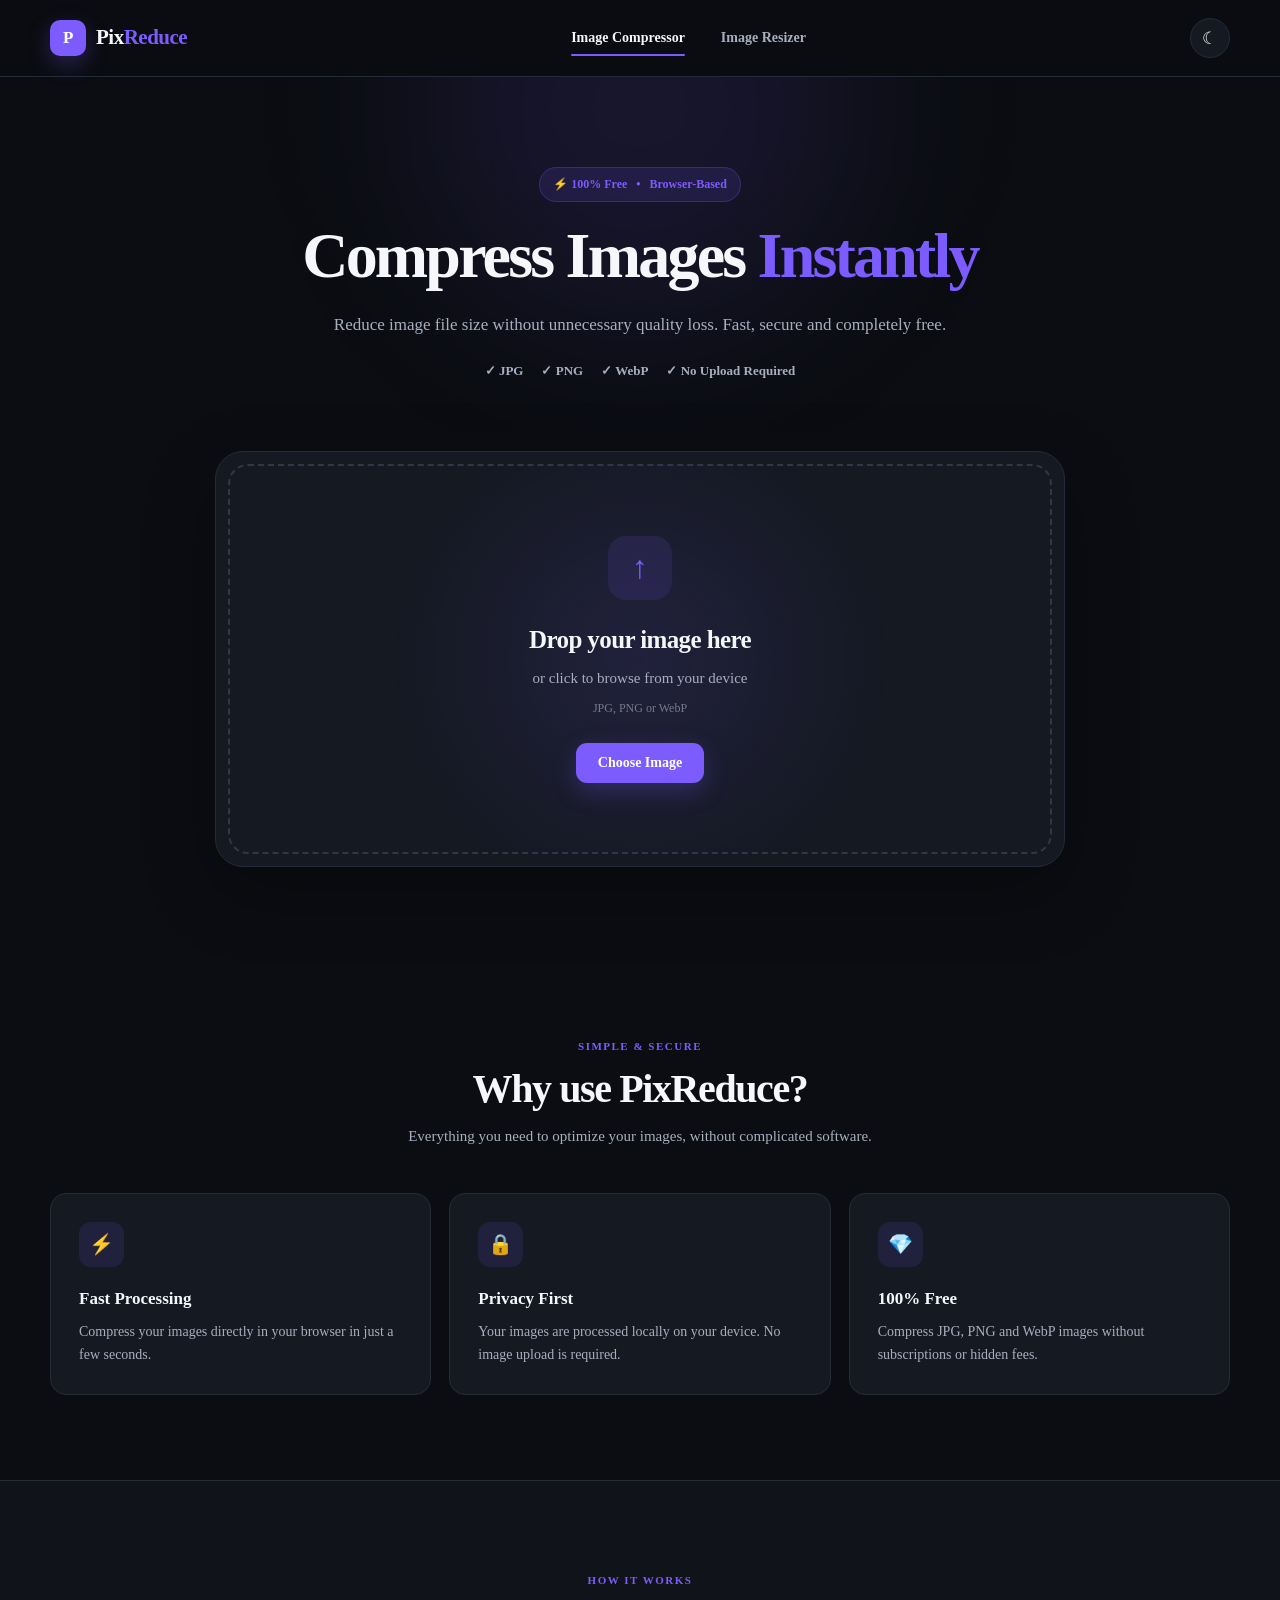
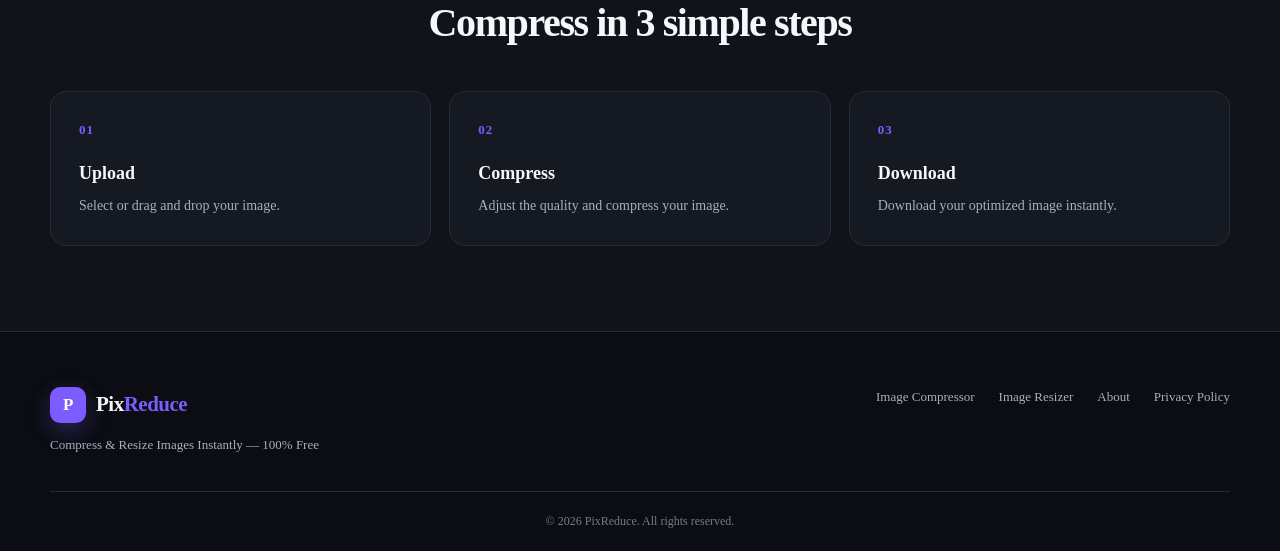
==== index.html @ b4cbc56f "Initial PixReduce website" ====
<!DOCTYPE html>
<html lang="en">
<head>
    <meta charset="UTF-8">

    <meta name="viewport" content="width=device-width, initial-scale=1.0">

    <title>PixReduce — Compress Images Online</title>

    <meta name="description"
          content="Compress JPG, PNG and WebP images online for free. Fast, secure and browser-based image compression with PixReduce.">

    <meta name="keywords"
          content="image compressor, compress image, JPG compressor, PNG compressor, WebP compressor, image optimizer">

    <meta name="author" content="PixReduce">

    <!-- CSS -->
    <link rel="stylesheet" href="css/style.css">

    <!-- Favicon -->
    <link rel="icon" type="image/svg+xml" href="assets/favicon.svg">
</head>

<body>

    <!-- =========================
         HEADER / NAVBAR
    ========================== -->
    <header class="site-header">

        <div class="container navbar">

            <!-- Logo -->
            <a href="index.html" class="logo">
                <span class="logo-icon">P</span>
                <span class="logo-text">
                    Pix<span>Reduce</span>
                </span>
            </a>

            <!-- Navigation -->
            <nav class="main-nav">

                <a href="index.html" class="nav-link active">
                    Image Compressor
                </a>

                <a href="resize.html" class="nav-link">
                    Image Resizer
                </a>

            </nav>

            <!-- Theme Toggle -->
            <button
                class="theme-toggle"
                id="themeToggle"
                type="button"
                aria-label="Toggle dark and light mode">
                ☾
            </button>

        </div>

    </header>


    <!-- =========================
         MAIN CONTENT
    ========================== -->
    <main>

        <!-- HERO SECTION -->
        <section class="hero-section">

            <div class="container hero-content">

                <div class="hero-badge">
                    ⚡ 100% Free &nbsp; • &nbsp; Browser-Based
                </div>

                <h1>
                    Compress Images
                    <span>Instantly</span>
                </h1>

                <p class="hero-description">
                    Reduce image file size without unnecessary quality loss.
                    Fast, secure and completely free.
                </p>

                <div class="hero-features">

                    <span>✓ JPG</span>
                    <span>✓ PNG</span>
                    <span>✓ WebP</span>
                    <span>✓ No Upload Required</span>

                </div>

            </div>

        </section>


        <!-- =========================
             COMPRESSOR TOOL
        ========================== -->
        <section class="compressor-section">

            <div class="container">

                <div class="compressor-card">

                    <!-- Upload Area -->
                    <div
                        class="upload-area"
                        id="uploadArea"
                        tabindex="0">

                        <div class="upload-icon">
                            ↑
                        </div>

                        <h2>
                            Drop your image here
                        </h2>

                        <p>
                            or click to browse from your device
                        </p>

                        <span class="upload-formats">
                            JPG, PNG or WebP
                        </span>

                        <input
                            type="file"
                            id="imageInput"
                            accept="image/jpeg,image/png,image/webp"
                            hidden>

                        <button
                            type="button"
                            class="browse-button"
                            id="browseButton">
                            Choose Image
                        </button>

                    </div>


                    <!-- =========================
                         IMAGE RESULT AREA
                    ========================== -->
                    <div
                        class="result-area"
                        id="resultArea"
                        hidden>

                        <!-- Preview -->
                        <div class="preview-section">

                            <div class="preview-header">
                                <h2>Image Preview</h2>

                                <button
                                    type="button"
                                    class="remove-button"
                                    id="removeImage">
                                    Remove
                                </button>
                            </div>

                            <div class="image-preview-box">

                                <img
                                    src=""
                                    alt="Selected image preview"
                                    id="imagePreview">

                            </div>

                        </div>


                        <!-- File Information -->
                        <div class="file-info-grid">

                            <div class="file-info-card">

                                <span class="info-label">
                                    Original Size
                                </span>

                                <strong id="originalSize">
                                    —
                                </strong>

                            </div>


                            <div class="file-info-card">

                                <span class="info-label">
                                    Compressed Size
                                </span>

                                <strong id="compressedSize">
                                    —
                                </strong>

                            </div>


                            <div class="file-info-card">

                                <span class="info-label">
                                    Reduction
                                </span>

                                <strong id="compressionPercentage">
                                    —
                                </strong>

                            </div>

                        </div>


                        <!-- Quality Control -->
                        <div class="quality-section">

                            <div class="quality-header">

                                <label for="qualitySlider">
                                    Compression Quality
                                </label>

                                <strong id="qualityValue">
                                    80%
                                </strong>

                            </div>

                            <input
                                type="range"
                                id="qualitySlider"
                                min="10"
                                max="100"
                                value="80"
                                step="1">

                            <div class="quality-labels">
                                <span>Smaller File</span>
                                <span>Better Quality</span>
                            </div>

                        </div>


                        <!-- Compress Button -->
                        <button
                            type="button"
                            class="compress-button"
                            id="compressButton">

                            Compress Image

                        </button>


                        <!-- Download Button -->
                        <a
                            href="#"
                            class="download-button"
                            id="downloadButton"
                            download="pixreduce-compressed-image">

                            Download Image

                        </a>

                    </div>

                </div>

            </div>

        </section>


        <!-- =========================
             WHY PIXREDUCE
        ========================== -->
        <section class="features-section">

            <div class="container">

                <div class="section-heading">

                    <span class="section-label">
                        SIMPLE & SECURE
                    </span>

                    <h2>
                        Why use PixReduce?
                    </h2>

                    <p>
                        Everything you need to optimize your images,
                        without complicated software.
                    </p>

                </div>


                <div class="features-grid">

                    <article class="feature-card">

                        <div class="feature-icon">
                            ⚡
                        </div>

                        <h3>
                            Fast Processing
                        </h3>

                        <p>
                            Compress your images directly in your browser
                            in just a few seconds.
                        </p>

                    </article>


                    <article class="feature-card">

                        <div class="feature-icon">
                            🔒
                        </div>

                        <h3>
                            Privacy First
                        </h3>

                        <p>
                            Your images are processed locally on your device.
                            No image upload is required.
                        </p>

                    </article>


                    <article class="feature-card">

                        <div class="feature-icon">
                            💎
                        </div>

                        <h3>
                            100% Free
                        </h3>

                        <p>
                            Compress JPG, PNG and WebP images without
                            subscriptions or hidden fees.
                        </p>

                    </article>

                </div>

            </div>

        </section>


        <!-- =========================
             HOW IT WORKS
        ========================== -->
        <section class="how-section">

            <div class="container">

                <div class="section-heading">

                    <span class="section-label">
                        HOW IT WORKS
                    </span>

                    <h2>
                        Compress in 3 simple steps
                    </h2>

                </div>


                <div class="steps-grid">

                    <div class="step-card">

                        <div class="step-number">
                            01
                        </div>

                        <h3>
                            Upload
                        </h3>

                        <p>
                            Select or drag and drop your image.
                        </p>

                    </div>


                    <div class="step-card">

                        <div class="step-number">
                            02
                        </div>

                        <h3>
                            Compress
                        </h3>

                        <p>
                            Adjust the quality and compress your image.
                        </p>

                    </div>


                    <div class="step-card">

                        <div class="step-number">
                            03
                        </div>

                        <h3>
                            Download
                        </h3>

                        <p>
                            Download your optimized image instantly.
                        </p>

                    </div>

                </div>

            </div>

        </section>

    </main>


    <!-- =========================
         FOOTER
    ========================== -->
    <footer class="site-footer">

        <div class="container footer-content">

            <div class="footer-brand">

                <a href="index.html" class="logo">
                    <span class="logo-icon">P</span>
                    <span class="logo-text">
                        Pix<span>Reduce</span>
                    </span>
                </a>

                <p>
                    Compress & Resize Images Instantly — 100% Free
                </p>

            </div>

			<div class="footer-links">

				<a href="index.html">
					Image Compressor
				</a>

				<a href="resize.html">
					Image Resizer
				</a>

				<a href="about.html">
					About
				</a>

				<a href="privacy.html">
					Privacy Policy
				</a>

			</div>
			
        </div>


        <div class="container footer-bottom">

            <p>
                © 2026 PixReduce. All rights reserved.
            </p>

        </div>

    </footer>


    <!-- JavaScript -->
    <script src="js/script.js"></script>

</body>
</html>
---- css/style.css ----
/* =========================================================
   PixReduce — Main Stylesheet
   ========================================================= */

:root {
    --bg-primary: #0b0d12;
    --bg-secondary: #10131a;
    --bg-card: #151922;
    --bg-card-hover: #1a1f2a;

    --text-primary: #f5f7fb;
    --text-secondary: #a7afbf;
    --text-muted: #737c8e;

    --border: #252b37;
    --border-light: #303746;

    --accent: #7c5cff;
    --accent-hover: #6948f5;
    --accent-soft: rgba(124, 92, 255, 0.12);

    --success: #36d399;
    --danger: #ff5c6c;

    --white: #ffffff;

    --shadow-sm: 0 4px 16px rgba(0, 0, 0, 0.15);
    --shadow-md: 0 12px 35px rgba(0, 0, 0, 0.22);
    --shadow-lg: 0 25px 70px rgba(0, 0, 0, 0.3);

    --radius-sm: 10px;
    --radius-md: 16px;
    --radius-lg: 22px;
    --radius-xl: 28px;

    --container: 1180px;

    --transition: 0.25s ease;
}


/* LIGHT MODE */

body.light-mode {
    --bg-primary: #f6f7fb;
    --bg-secondary: #ffffff;
    --bg-card: #ffffff;
    --bg-card-hover: #f9faff;

    --text-primary: #151923;
    --text-secondary: #596273;
    --text-muted: #7b8494;

    --border: #e4e7ee;
    --border-light: #d9dde6;

    --accent: #6547e8;
    --accent-hover: #5538d5;
    --accent-soft: rgba(101, 71, 232, 0.08);

    --shadow-sm: 0 4px 16px rgba(30, 35, 50, 0.06);
    --shadow-md: 0 12px 35px rgba(30, 35, 50, 0.08);
    --shadow-lg: 0 25px 70px rgba(30, 35, 50, 0.12);
}


/* RESET */

* {
    margin: 0;
    padding: 0;
    box-sizing: border-box;
}

html {
    scroll-behavior: smooth;
}

body {
    min-height: 100vh;
    background: var(--bg-primary);
    color: var(--text-primary);

    font-family: Inter, -apple-system, BlinkMacSystemFont, "Segoe UI",
        Roboto, Helvetica, Arial, sans-serif;

    line-height: 1.6;

    transition:
        background-color var(--transition),
        color var(--transition);
}

body,
button,
input {
    font-family: inherit;
}

button,
input {
    font-size: inherit;
}

button {
    cursor: pointer;
}

a {
    color: inherit;
    text-decoration: none;
}

img {
    display: block;
    max-width: 100%;
}

.hidden {
    display: none !important;
}


/* CONTAINER */

.container {
    width: min(100% - 40px, var(--container));
    margin-inline: auto;
}


/* HEADER */

.site-header {
    position: sticky;
    top: 0;
    z-index: 1000;

    width: 100%;

    background: rgba(11, 13, 18, 0.82);
    border-bottom: 1px solid var(--border);

    backdrop-filter: blur(18px);
    -webkit-backdrop-filter: blur(18px);
}

body.light-mode .site-header {
    background: rgba(255, 255, 255, 0.86);
}

.navbar {
    min-height: 76px;

    display: flex;
    align-items: center;
    justify-content: space-between;

    gap: 30px;
}


/* LOGO */

.logo {
    display: inline-flex;
    align-items: center;
    gap: 10px;

    font-size: 21px;
    font-weight: 800;
    letter-spacing: -0.5px;

    white-space: nowrap;
}

.logo-icon {
    width: 36px;
    height: 36px;

    display: grid;
    place-items: center;

    border-radius: 10px;

    background: var(--accent);
    color: var(--white);

    font-size: 17px;
    font-weight: 800;

    box-shadow: 0 8px 22px rgba(124, 92, 255, 0.28);
}

.logo-text span {
    color: var(--accent);
}


/* NAVIGATION */

.main-nav {
    display: flex;
    align-items: center;
    justify-content: center;

    gap: 8px;
}

.nav-link {
    position: relative;

    padding: 9px 14px;

    border-radius: 9px;

    color: var(--text-secondary);

    font-size: 14px;
    font-weight: 600;

    transition:
        color var(--transition),
        background-color var(--transition);
}

.nav-link:hover {
    color: var(--text-primary);
    background: var(--accent-soft);
}

.nav-link.active {
    color: var(--text-primary);
}

.nav-link.active::after {
    content: "";

    position: absolute;
    left: 14px;
    right: 14px;
    bottom: 2px;

    height: 2px;

    border-radius: 999px;

    background: var(--accent);
}


/* THEME BUTTON */

.theme-toggle {
    width: 40px;
    height: 40px;

    display: grid;
    place-items: center;

    border: 1px solid var(--border);
    border-radius: 50%;

    background: var(--bg-card);
    color: var(--text-primary);

    font-size: 17px;

    transition:
        transform var(--transition),
        border-color var(--transition),
        background-color var(--transition);
}

.theme-toggle:hover {
    transform: rotate(12deg);
    border-color: var(--accent);
}


/* HERO */

.hero-section {
    position: relative;

    padding: 90px 0 50px;

    overflow: hidden;
}

.hero-section::before {
    content: "";

    position: absolute;

    width: 420px;
    height: 420px;

    top: -180px;
    left: 50%;

    transform: translateX(-50%);

    background: var(--accent-soft);

    border-radius: 50%;

    filter: blur(90px);

    pointer-events: none;
}

.hero-content {
    position: relative;

    text-align: center;
}

.hero-badge {
    display: inline-flex;
    align-items: center;

    padding: 7px 13px;

    border: 1px solid rgba(124, 92, 255, 0.25);
    border-radius: 999px;

    background: var(--accent-soft);
    color: var(--accent);

    font-size: 12px;
    font-weight: 700;

    margin-bottom: 20px;
}

.hero-content h1 {
    max-width: 850px;

    margin: 0 auto;

    font-size: clamp(40px, 6vw, 64px);
    line-height: 1.05;

    letter-spacing: -2.8px;

    font-weight: 850;
}

.hero-content h1 span {
    color: var(--accent);
}

.hero-description {
    max-width: 620px;

    margin: 22px auto 0;

    color: var(--text-secondary);

    font-size: 17px;
}

.hero-features {
    margin-top: 22px;

    display: flex;
    justify-content: center;
    align-items: center;
    flex-wrap: wrap;

    gap: 10px 18px;

    color: var(--text-secondary);

    font-size: 13px;
    font-weight: 600;
}


/* COMPRESSOR */

.compressor-section {
    padding: 20px 0 80px;
}

.compressor-card {
    max-width: 850px;

    margin: 0 auto;

    padding: 12px;

    border: 1px solid var(--border);
    border-radius: var(--radius-xl);

    background: var(--bg-card);

    box-shadow: var(--shadow-lg);
}


/* UPLOAD */

.upload-area {
    min-height: 390px;

    padding: 50px 30px;

    display: flex;
    flex-direction: column;
    align-items: center;
    justify-content: center;

    text-align: center;

    border: 2px dashed var(--border-light);
    border-radius: 20px;

    background:
        radial-gradient(
            circle at center,
            var(--accent-soft),
            transparent 55%
        );

    transition:
        border-color var(--transition),
        background-color var(--transition),
        transform var(--transition);
}

.upload-area:hover,
.upload-area.drag-over {
    border-color: var(--accent);

    background:
        radial-gradient(
            circle at center,
            rgba(124, 92, 255, 0.16),
            transparent 60%
        );
}

.upload-area.drag-over {
    transform: scale(0.99);
}

.upload-icon {
    width: 64px;
    height: 64px;

    display: grid;
    place-items: center;

    margin-bottom: 20px;

    border-radius: 18px;

    background: var(--accent-soft);
    color: var(--accent);

    font-size: 32px;
    font-weight: 400;
}

.upload-area h2 {
    font-size: 25px;
    letter-spacing: -0.6px;
}

.upload-area p {
    margin-top: 6px;

    color: var(--text-secondary);

    font-size: 15px;
}

.upload-formats {
    margin-top: 9px;

    color: var(--text-muted);

    font-size: 12px;
}

.browse-button {
    margin-top: 25px;

    padding: 12px 22px;

    border: 0;
    border-radius: 11px;

    background: var(--accent);
    color: var(--white);

    font-size: 14px;
    font-weight: 700;

    box-shadow: 0 8px 25px rgba(124, 92, 255, 0.25);

    transition:
        background-color var(--transition),
        transform var(--transition),
        box-shadow var(--transition);
}

.browse-button:hover {
    background: var(--accent-hover);
    transform: translateY(-2px);
    box-shadow: 0 12px 30px rgba(124, 92, 255, 0.32);
}


/* RESULT */

.result-area {
    padding: 24px;

    animation: fadeUp 0.35s ease;
}

@keyframes fadeUp {

    from {
        opacity: 0;
        transform: translateY(10px);
    }

    to {
        opacity: 1;
        transform: translateY(0);
    }

}


/* PREVIEW */

.preview-header {
    display: flex;
    align-items: center;
    justify-content: space-between;

    gap: 15px;

    margin-bottom: 15px;
}

.preview-header h2 {
    font-size: 19px;
    letter-spacing: -0.3px;
}

.remove-button {
    padding: 7px 11px;

    border: 1px solid var(--border);
    border-radius: 8px;

    background: transparent;
    color: var(--text-secondary);

    font-size: 12px;
    font-weight: 600;

    transition:
        color var(--transition),
        border-color var(--transition),
        background-color var(--transition);
}

.remove-button:hover {
    color: var(--danger);
    border-color: var(--danger);
    background: rgba(255, 92, 108, 0.07);
}


/* IMAGE PREVIEW */

.image-preview-box {
    width: 100%;
    min-height: 280px;

    display: flex;
    align-items: center;
    justify-content: center;

    padding: 20px;

    border: 1px solid var(--border);
    border-radius: 16px;

    background:
        linear-gradient(
            45deg,
            rgba(255,255,255,0.025) 25%,
            transparent 25%,
            transparent 75%,
            rgba(255,255,255,0.025) 75%
        ),
        linear-gradient(
            45deg,
            rgba(255,255,255,0.025) 25%,
            transparent 25%,
            transparent 75%,
            rgba(255,255,255,0.025) 75%
        );

    background-size: 22px 22px;
    background-position: 0 0, 11px 11px;

    overflow: hidden;
}

.image-preview-box img {
    max-width: 100%;
    max-height: 420px;

    width: auto;
    height: auto;

    object-fit: contain;

    border-radius: 8px;

    box-shadow: var(--shadow-md);
}


/* FILE INFO */

.file-info-grid {
    display: grid;

    grid-template-columns: repeat(3, 1fr);

    gap: 12px;

    margin-top: 18px;
}

.file-info-card {
    padding: 17px;

    border: 1px solid var(--border);
    border-radius: 13px;

    background: var(--bg-secondary);
}

.info-label {
    display: block;

    margin-bottom: 5px;

    color: var(--text-muted);

    font-size: 11px;
    font-weight: 600;

    text-transform: uppercase;
    letter-spacing: 0.6px;
}

.file-info-card strong {
    font-size: 18px;
    letter-spacing: -0.3px;
}


/* QUALITY */

.quality-section {
    margin-top: 24px;

    padding: 20px;

    border: 1px solid var(--border);
    border-radius: 14px;

    background: var(--bg-secondary);
}

.quality-header {
    display: flex;
    align-items: center;
    justify-content: space-between;

    margin-bottom: 15px;
}

.quality-header label {
    font-size: 14px;
    font-weight: 700;
}

.quality-header strong {
    color: var(--accent);

    font-size: 14px;
}

#qualitySlider {
    width: 100%;

    height: 6px;

    appearance: none;
    -webkit-appearance: none;

    border-radius: 999px;

    background: var(--border-light);

    outline: none;
}

#qualitySlider::-webkit-slider-thumb {
    appearance: none;
    -webkit-appearance: none;

    width: 19px;
    height: 19px;

    border: 3px solid var(--bg-secondary);
    border-radius: 50%;

    background: var(--accent);

    box-shadow: 0 0 0 1px var(--accent);

    cursor: pointer;
}

#qualitySlider::-moz-range-thumb {
    width: 15px;
    height: 15px;

    border: 3px solid var(--bg-secondary);
    border-radius: 50%;

    background: var(--accent);

    box-shadow: 0 0 0 1px var(--accent);

    cursor: pointer;
}

.quality-labels {
    display: flex;
    justify-content: space-between;

    margin-top: 8px;

    color: var(--text-muted);

    font-size: 11px;
}


/* BUTTONS */

.compress-button,
.download-button {
    width: 100%;

    min-height: 50px;

    margin-top: 18px;

    display: flex;
    align-items: center;
    justify-content: center;

    border-radius: 12px;

    font-size: 14px;
    font-weight: 750;

    transition:
        transform var(--transition),
        background-color var(--transition),
        box-shadow var(--transition);
}

.compress-button {
    border: 0;

    background: var(--accent);
    color: var(--white);

    box-shadow: 0 10px 28px rgba(124, 92, 255, 0.24);
}

.compress-button:hover {
    background: var(--accent-hover);
    transform: translateY(-2px);
    box-shadow: 0 14px 32px rgba(124, 92, 255, 0.32);
}

.download-button {
    border: 1px solid var(--success);

    background: rgba(54, 211, 153, 0.08);
    color: var(--success);
}

.download-button:hover {
    background: rgba(54, 211, 153, 0.14);
    transform: translateY(-2px);
}


/* SECTION HEADINGS */

.features-section,
.how-section {
    padding: 85px 0;
}

.section-heading {
    max-width: 650px;

    margin: 0 auto 45px;

    text-align: center;
}

.section-label {
    display: inline-block;

    margin-bottom: 10px;

    color: var(--accent);

    font-size: 11px;
    font-weight: 800;

    letter-spacing: 1.5px;
}

.section-heading h2 {
    font-size: clamp(30px, 4vw, 40px);

    line-height: 1.15;

    letter-spacing: -1.4px;
}

.section-heading p {
    margin-top: 12px;

    color: var(--text-secondary);

    font-size: 15px;
}


/* FEATURES */

.features-grid {
    display: grid;

    grid-template-columns: repeat(3, 1fr);

    gap: 18px;
}

.feature-card {
    padding: 28px;

    border: 1px solid var(--border);
    border-radius: var(--radius-md);

    background: var(--bg-card);

    transition:
        transform var(--transition),
        border-color var(--transition),
        background-color var(--transition);
}

.feature-card:hover {
    transform: translateY(-5px);

    border-color: rgba(124, 92, 255, 0.4);

    background: var(--bg-card-hover);
}

.feature-icon {
    width: 45px;
    height: 45px;

    display: grid;
    place-items: center;

    margin-bottom: 18px;

    border-radius: 12px;

    background: var(--accent-soft);

    font-size: 20px;
}

.feature-card h3 {
    font-size: 17px;
}

.feature-card p {
    margin-top: 8px;

    color: var(--text-secondary);

    font-size: 14px;
    line-height: 1.65;
}


/* HOW IT WORKS */

.how-section {
    background: var(--bg-secondary);

    border-top: 1px solid var(--border);
    border-bottom: 1px solid var(--border);
}

.steps-grid {
    display: grid;

    grid-template-columns: repeat(3, 1fr);

    gap: 18px;
}

.step-card {
    position: relative;

    padding: 28px;

    border: 1px solid var(--border);
    border-radius: var(--radius-md);

    background: var(--bg-card);
}

.step-number {
    margin-bottom: 18px;

    color: var(--accent);

    font-size: 13px;
    font-weight: 800;

    letter-spacing: 1px;
}

.step-card h3 {
    font-size: 18px;
}

.step-card p {
    margin-top: 7px;

    color: var(--text-secondary);

    font-size: 14px;
}


/* FOOTER */

.site-footer {
    padding: 55px 0 0;

    background: var(--bg-primary);
}

.footer-content {
    display: flex;
    align-items: flex-start;
    justify-content: space-between;

    gap: 40px;

    padding-bottom: 35px;
}

.footer-brand p {
    max-width: 350px;

    margin-top: 12px;

    color: var(--text-secondary);

    font-size: 13px;
}

.footer-links {
    display: flex;
    flex-wrap: wrap;

    gap: 10px 24px;
}

.footer-links a {
    color: var(--text-secondary);

    font-size: 13px;

    transition: color var(--transition);
}

.footer-links a:hover {
    color: var(--accent);
}

.footer-bottom {
    padding: 20px 0;

    border-top: 1px solid var(--border);

    text-align: center;

    color: var(--text-muted);

    font-size: 12px;
}


/* FOCUS */

button:focus-visible,
a:focus-visible,
input:focus-visible,
.upload-area:focus-visible {
    outline: 2px solid var(--accent);
    outline-offset: 3px;
}


/* TABLET */

@media (max-width: 850px) {

    .navbar {
        gap: 15px;
    }

    .main-nav {
        gap: 2px;
    }

    .nav-link {
        padding: 8px 9px;
        font-size: 13px;
    }

    .features-grid,
    .steps-grid {
        grid-template-columns: 1fr;
    }

    .feature-card,
    .step-card {
        padding: 24px;
    }

    .footer-content {
        flex-direction: column;
    }

}


/* MOBILE */

@media (max-width: 620px) {

    .container {
        width: min(100% - 24px, var(--container));
    }

    .navbar {
        min-height: 68px;

        flex-wrap: wrap;

        padding: 10px 0;
    }

    .logo {
        font-size: 19px;
    }

    .logo-icon {
        width: 33px;
        height: 33px;

        border-radius: 9px;
    }

    .theme-toggle {
        width: 36px;
        height: 36px;
    }

    .main-nav {
        order: 3;

        width: 100%;

        overflow-x: auto;

        justify-content: flex-start;

        padding-bottom: 3px;

        scrollbar-width: none;
    }

    .main-nav::-webkit-scrollbar {
        display: none;
    }

    .nav-link {
        flex-shrink: 0;

        font-size: 12px;
    }

    .hero-section {
        padding: 60px 0 35px;
    }

    .hero-content h1 {
        font-size: 42px;

        letter-spacing: -1.8px;
    }

    .hero-description {
        font-size: 15px;
    }

    .hero-features {
        gap: 7px 12px;

        font-size: 11px;
    }

    .compressor-section {
        padding-bottom: 55px;
    }

    .compressor-card {
        padding: 7px;

        border-radius: 20px;
    }

    .upload-area {
        min-height: 340px;

        padding: 35px 18px;
    }

    .upload-area h2 {
        font-size: 21px;
    }

    .upload-area p {
        font-size: 13px;
    }

    .result-area {
        padding: 15px 8px;
    }

    .image-preview-box {
        min-height: 220px;

        padding: 12px;
    }

    .file-info-grid {
        grid-template-columns: 1fr;

        gap: 8px;
    }

    .file-info-card {
        padding: 14px;
    }

    .quality-section {
        padding: 16px;
    }

    .features-section,
    .how-section {
        padding: 60px 0;
    }

    .section-heading {
        margin-bottom: 30px;
    }

    .section-heading h2 {
        font-size: 30px;
    }

    .footer-links {
        flex-direction: column;

        gap: 10px;
    }

}


/* SMALL MOBILE */

@media (max-width: 390px) {

    .hero-content h1 {
        font-size: 36px;
    }

    .upload-area {
        min-height: 310px;
    }

    .upload-icon {
        width: 55px;
        height: 55px;

        font-size: 27px;
    }

    .browse-button {
        width: 100%;
        max-width: 220px;
    }

}



/* ========================================
   PIXREDUCE - RESIZE PAGE POLISH
======================================== */

.resize-controls {
    display: grid;
    grid-template-columns: 1fr 58px 1fr;
    align-items: end;
    gap: 18px;
    max-width: 720px;
    margin: 30px auto;
}

.input-group {
    width: 100%;
}

.input-group label {
    display: block;
    margin-bottom: 9px;
    font-size: 13px;
    font-weight: 600;
    color: var(--text-secondary, #a8b0c0);
}

.input-with-unit {
    display: flex;
    align-items: center;
    height: 52px;
    overflow: hidden;
    border: 1px solid var(--border-color, rgba(255,255,255,0.10));
    border-radius: 14px;
    background: var(--card-bg, rgba(255,255,255,0.04));
    transition: all 0.25s ease;
}

.input-with-unit:focus-within {
    border-color: var(--accent-color, #7c5cff);
    box-shadow: 0 0 0 4px var(--accent-soft, rgba(124,92,255,0.12));
}

.input-with-unit input {
    flex: 1;
    width: 100%;
    height: 100%;
    min-width: 0;
    padding: 0 15px;
    border: 0;
    outline: 0;
    background: transparent;
    color: var(--text-primary, #ffffff);
    font-size: 16px;
    font-weight: 600;
}

.input-with-unit input::placeholder {
    color: var(--text-secondary, #a8b0c0);
    opacity: 0.55;
}

.input-with-unit input::-webkit-inner-spin-button,
.input-with-unit input::-webkit-outer-spin-button {
    margin: 0;
    opacity: 0.6;
}

.input-with-unit span {
    flex-shrink: 0;
    padding: 0 16px 0 8px;
    color: var(--text-secondary, #a8b0c0);
    font-size: 13px;
    font-weight: 600;
}


/* Aspect ratio button */

.aspect-lock {
    display: flex;
    justify-content: center;
    padding-bottom: 3px;
}

.aspect-button {
    width: 48px;
    height: 48px;
    display: flex;
    align-items: center;
    justify-content: center;
    border: 1px solid var(--border-color, rgba(255,255,255,0.10));
    border-radius: 14px;
    background: var(--card-bg, rgba(255,255,255,0.04));
    color: var(--text-primary, #ffffff);
    cursor: pointer;
    font-size: 18px;
    transition: all 0.25s ease;
}

.aspect-button:hover {
    transform: translateY(-2px);
    border-color: var(--accent-color, #7c5cff);
}

.aspect-button.active {
    border-color: var(--accent-color, #7c5cff);
    background: var(--accent-soft, rgba(124,92,255,0.12));
    box-shadow: 0 0 0 4px var(--accent-soft, rgba(124,92,255,0.10));
}


/* Preview polish */

#resizeResultArea .preview-container {
    margin-top: 24px;
    border-radius: 18px;
    overflow: hidden;
}

#resizeImagePreview {
    display: block;
    max-width: 100%;
    max-height: 420px;
    width: auto;
    height: auto;
    margin: auto;
    object-fit: contain;
}


/* Result header polish */

#resizeResultArea .result-header {
    display: flex;
    align-items: center;
    justify-content: space-between;
    gap: 20px;
    margin-bottom: 20px;
}


/* Action buttons */

#resizeResultArea .action-buttons {
    display: flex;
    justify-content: center;
    align-items: center;
    gap: 12px;
    flex-wrap: wrap;
    margin-top: 24px;
}

#resizeResultArea .action-buttons .primary-button,
#resizeResultArea .action-buttons .secondary-button {
    min-width: 180px;
}


/* Mobile */

@media (max-width: 650px) {

    .resize-controls {
        grid-template-columns: 1fr;
        gap: 14px;
        margin: 24px auto;
    }

    .aspect-lock {
        order: 2;
        padding: 0;
    }

    .resize-controls .input-group:last-of-type {
        order: 3;
    }

    .aspect-button {
        width: 44px;
        height: 44px;
    }

    #resizeResultArea .result-header {
        align-items: flex-start;
    }

    #resizeResultArea .action-buttons {
        flex-direction: column;
    }

    #resizeResultArea .action-buttons .primary-button,
    #resizeResultArea .action-buttons .secondary-button {
        width: 100%;
        min-width: 0;
    }

}

/* ========================================
   PIXREDUCE RESIZE PAGE
   HTML / CSS COMPATIBILITY + POLISH
======================================== */

/* NAVIGATION */

.nav-container {
    width: min(100% - 40px, var(--container));
    min-height: 76px;
    margin: 0 auto;

    display: flex;
    align-items: center;
    justify-content: space-between;
    gap: 30px;
}

.nav-links {
    display: flex;
    align-items: center;
    justify-content: center;
    gap: 8px;
}

.nav-links a {
    position: relative;

    padding: 9px 14px;
    border-radius: 9px;

    color: var(--text-secondary);

    font-size: 14px;
    font-weight: 600;

    transition:
        color var(--transition),
        background-color var(--transition);
}

.nav-links a:hover {
    color: var(--text-primary);
    background: var(--accent-soft);
}

.nav-links a.active {
    color: var(--text-primary);
}

.nav-links a.active::after {
    content: "";

    position: absolute;
    left: 14px;
    right: 14px;
    bottom: 2px;

    height: 2px;

    border-radius: 999px;

    background: var(--accent);
}


/* HERO */

.hero {
    position: relative;
    padding: 90px 20px 50px;
    overflow: hidden;
}

.hero::before {
    content: "";

    position: absolute;

    width: 420px;
    height: 420px;

    top: -180px;
    left: 50%;

    transform: translateX(-50%);

    background: var(--accent-soft);

    border-radius: 50%;
    filter: blur(90px);

    pointer-events: none;
}

.hero-content {
    position: relative;
    max-width: 900px;
    margin: 0 auto;

    text-align: center;
}

.supported-formats {
    margin-top: 20px;

    color: var(--text-secondary);

    font-size: 13px;
    font-weight: 600;
}


/* TOOL SECTION */

.tool-section {
    padding: 20px 20px 80px;
}

.tool-container {
    width: min(100%, 850px);
    margin: 0 auto;

    padding: 12px;

    border: 1px solid var(--border);
    border-radius: var(--radius-xl);

    background: var(--bg-card);

    box-shadow: var(--shadow-lg);
}


/* BUTTONS */

.primary-button,
.secondary-button {
    display: inline-flex;

    align-items: center;
    justify-content: center;

    min-height: 48px;

    padding: 12px 22px;

    border-radius: 12px;

    font-size: 14px;
    font-weight: 700;

    text-decoration: none;

    transition:
        transform var(--transition),
        background-color var(--transition),
        border-color var(--transition),
        box-shadow var(--transition);
}

.primary-button {
    border: 0;

    background: var(--accent);
    color: var(--white);

    box-shadow:
        0 10px 28px rgba(124, 92, 255, 0.24);
}

.primary-button:hover {
    background: var(--accent-hover);

    transform: translateY(-2px);

    box-shadow:
        0 14px 32px rgba(124, 92, 255, 0.32);
}

.secondary-button {
    border: 1px solid var(--border);

    background: var(--bg-secondary);
    color: var(--text-primary);
}

.secondary-button:hover {
    border-color: var(--accent);

    background: var(--accent-soft);

    transform: translateY(-2px);
}


/* UPLOAD AREA */

#resizeUploadArea {
    min-height: 390px;

    padding: 50px 30px;
}

#resizeUploadArea small {
    margin-top: 16px;

    color: var(--text-muted);

    font-size: 11px;
}


/* RESULT HEADER */

#resizeResultArea .result-header {
    display: flex;

    align-items: center;
    justify-content: space-between;

    gap: 20px;

    margin-bottom: 20px;
}

#resizeResultArea .result-header h2 {
    font-size: 20px;
    letter-spacing: -0.4px;
}

#resizeResultArea .result-header p {
    margin-top: 5px;

    color: var(--text-secondary);

    font-size: 13px;
}


/* PREVIEW */

#resizeResultArea .preview-container {
    width: 100%;
    min-height: 280px;

    display: flex;
    align-items: center;
    justify-content: center;

    padding: 20px;

    border: 1px solid var(--border);
    border-radius: 16px;

    background: var(--bg-secondary);

    overflow: hidden;
}

#resizeImagePreview {
    max-width: 100%;
    max-height: 420px;

    width: auto;
    height: auto;

    object-fit: contain;

    border-radius: 10px;

    box-shadow: var(--shadow-md);
}


/* ORIGINAL SIZE CARDS */

#resizeResultArea .file-info-grid {
    grid-template-columns: repeat(2, 1fr);
}


/* RESIZE CONTROLS */

.resize-controls {
    display: grid;

    grid-template-columns: 1fr 58px 1fr;

    align-items: end;

    gap: 18px;

    max-width: 720px;

    margin: 28px auto;
}

.input-group {
    width: 100%;
}

.input-group label {
    display: block;

    margin-bottom: 8px;

    color: var(--text-secondary);

    font-size: 13px;
    font-weight: 700;
}

.input-with-unit {
    display: flex;

    align-items: center;

    height: 52px;

    overflow: hidden;

    border: 1px solid var(--border);

    border-radius: 14px;

    background: var(--bg-secondary);

    transition:
        border-color var(--transition),
        box-shadow var(--transition);
}

.input-with-unit:focus-within {
    border-color: var(--accent);

    box-shadow:
        0 0 0 4px var(--accent-soft);
}

.input-with-unit input {
    flex: 1;

    width: 100%;
    height: 100%;

    min-width: 0;

    padding: 0 15px;

    border: 0;
    outline: 0;

    background: transparent;

    color: var(--text-primary);

    font-size: 16px;
    font-weight: 600;
}

.input-with-unit input::placeholder {
    color: var(--text-muted);
}

.input-with-unit span {
    padding: 0 16px 0 8px;

    color: var(--text-muted);

    font-size: 13px;
    font-weight: 600;
}


/* ASPECT RATIO */

.aspect-lock {
    display: flex;

    justify-content: center;

    padding-bottom: 2px;
}

.aspect-button {
    width: 48px;
    height: 48px;

    display: flex;

    align-items: center;
    justify-content: center;

    border: 1px solid var(--border);

    border-radius: 14px;

    background: var(--bg-secondary);

    color: var(--text-primary);

    font-size: 18px;

    cursor: pointer;

    transition:
        transform var(--transition),
        border-color var(--transition),
        background-color var(--transition),
        box-shadow var(--transition);
}

.aspect-button:hover {
    transform: translateY(-2px);

    border-color: var(--accent);
}

.aspect-button.active {
    border-color: var(--accent);

    background: var(--accent-soft);

    box-shadow:
        0 0 0 4px var(--accent-soft);
}


/* ACTION BUTTONS */

#resizeResultArea .action-buttons {
    display: flex;

    align-items: center;
    justify-content: center;

    gap: 12px;

    margin-top: 25px;
}

#resizeResultArea .action-buttons .primary-button,
#resizeResultArea .action-buttons .secondary-button {
    min-width: 180px;
}


/* MOBILE */

@media (max-width: 650px) {

    .nav-container {
        width: min(100% - 24px, var(--container));

        flex-wrap: wrap;

        gap: 10px;
    }

    .nav-links {
        order: 3;

        width: 100%;

        overflow-x: auto;

        justify-content: flex-start;

        padding-bottom: 3px;

        scrollbar-width: none;
    }

    .nav-links::-webkit-scrollbar {
        display: none;
    }

    .nav-links a {
        flex-shrink: 0;

        font-size: 12px;
    }


    .hero {
        padding: 60px 12px 35px;
    }

    .hero-content h1 {
        font-size: 42px;
    }


    .tool-section {
        padding: 15px 12px 55px;
    }

    .tool-container {
        padding: 7px;

        border-radius: 20px;
    }


    #resizeUploadArea {
        min-height: 340px;

        padding: 35px 18px;
    }


    #resizeResultArea {
        padding: 15px 8px;
    }


    #resizeResultArea .result-header {
        align-items: flex-start;
    }


    #resizeResultArea .file-info-grid {
        grid-template-columns: 1fr;
    }


    .resize-controls {
        grid-template-columns: 1fr;

        gap: 14px;

        margin: 24px auto;
    }


    .aspect-lock {
        order: 2;

        padding: 0;
    }


    .resize-controls .input-group:last-of-type {
        order: 3;
    }


    #resizeResultArea .action-buttons {
        flex-direction: column;
    }


    #resizeResultArea .action-buttons .primary-button,
    #resizeResultArea .action-buttons .secondary-button {
        width: 100%;

        min-width: 0;
    }

}


@media (max-width: 390px) {

    .hero-content h1 {
        font-size: 36px;
    }

    #resizeUploadArea {
        min-height: 310px;
    }

}
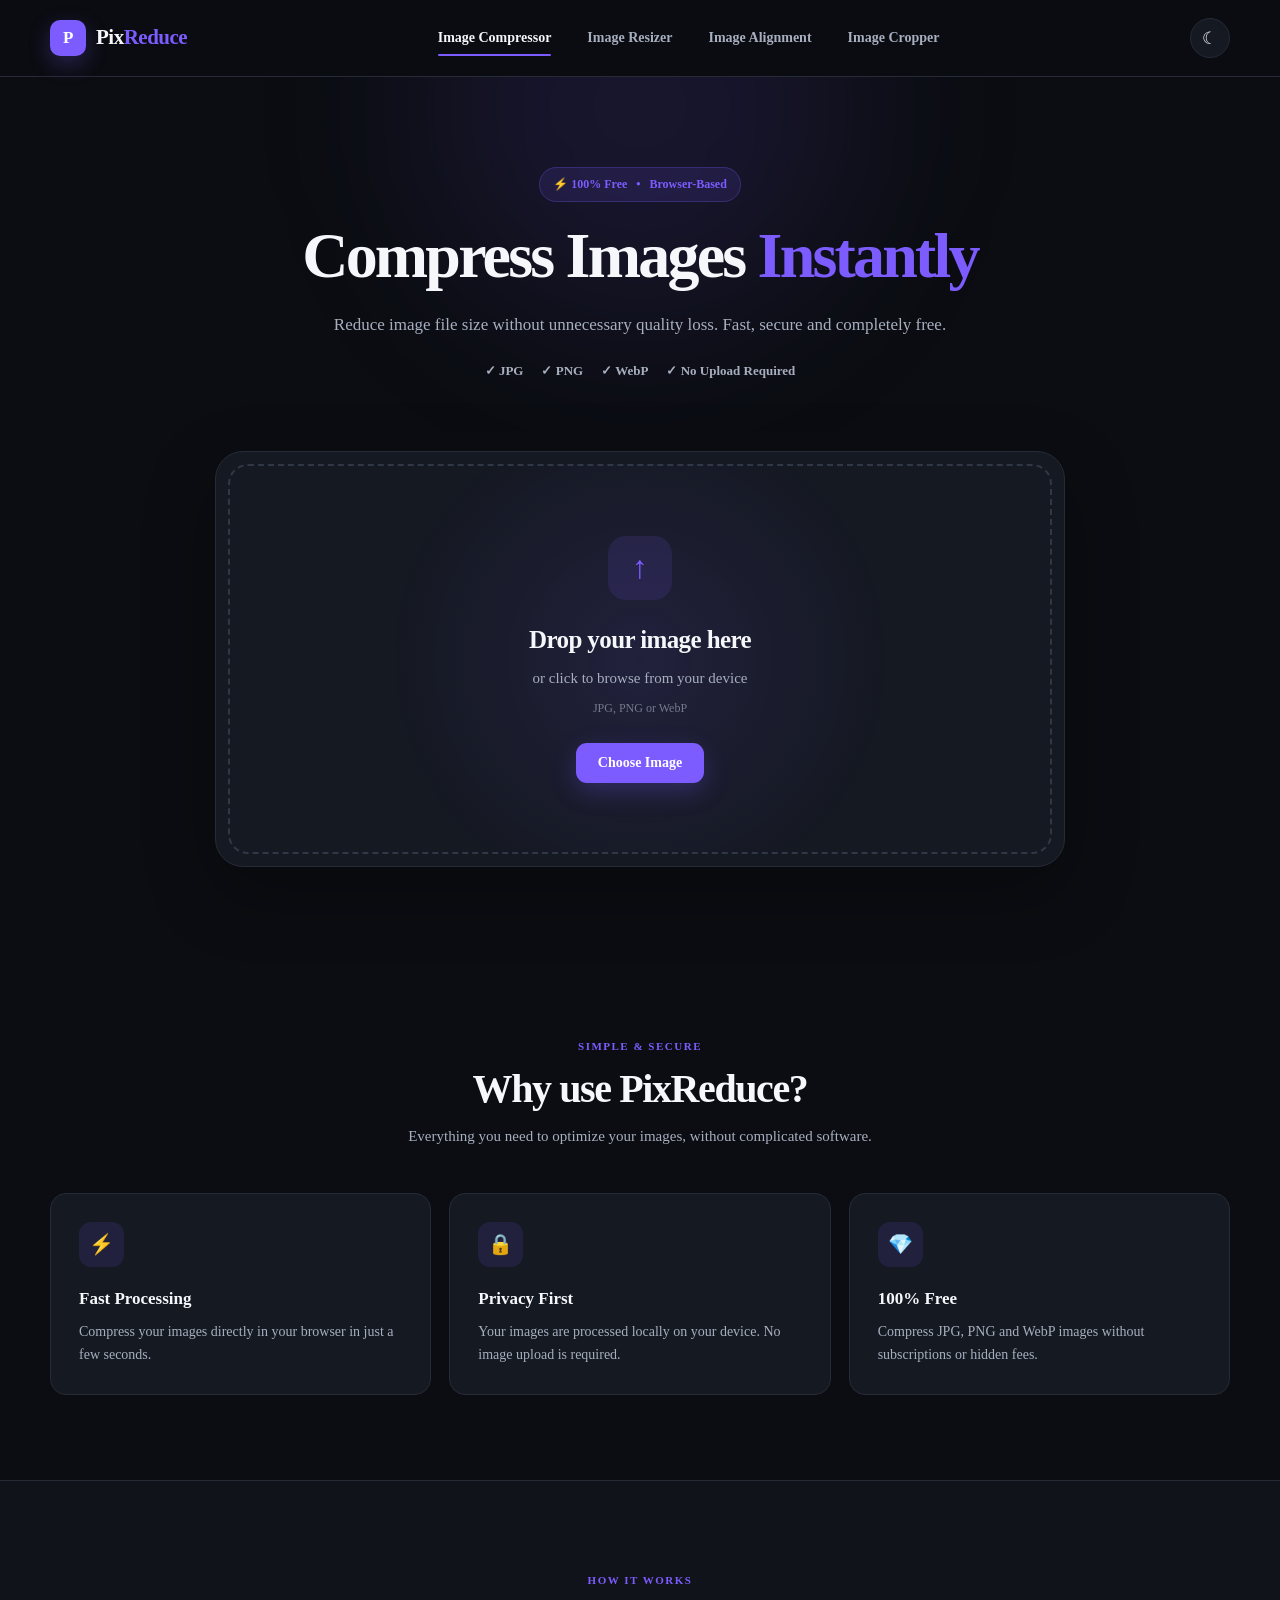
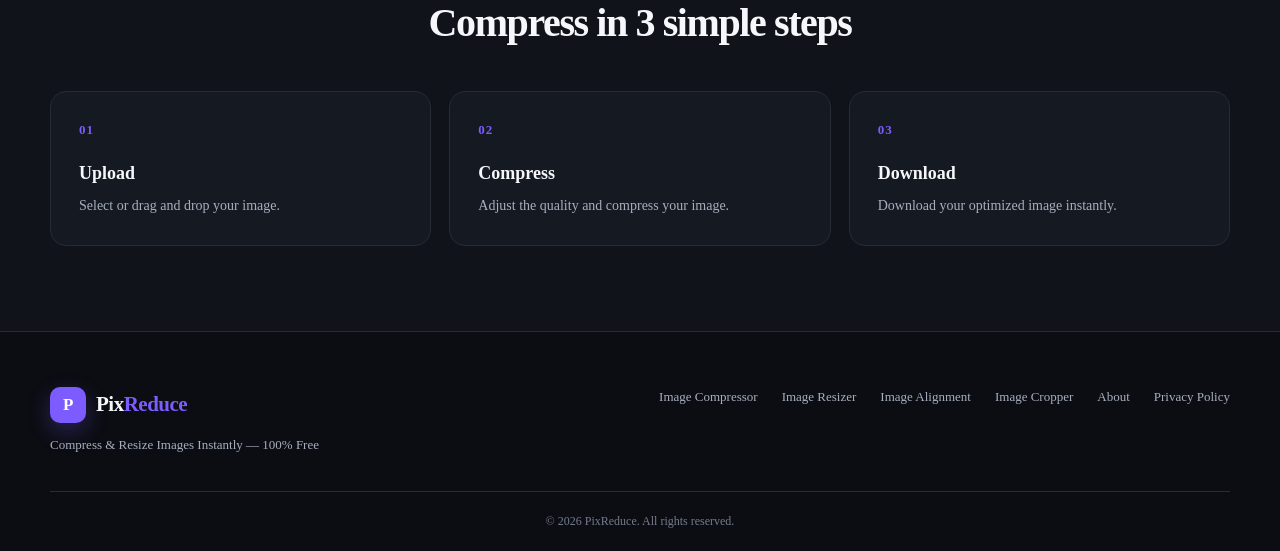
==== commit 9f8abc1d: "Add alignment and crop tools" ====
--- a/index.html
+++ b/index.html
@@ -14,6 +14,21 @@
           content="image compressor, compress image, JPG compressor, PNG compressor, WebP compressor, image optimizer">
 
     <meta name="author" content="PixReduce">
+	
+	
+	<!-- Google tag (gtag.js) -->
+
+	<script async src="https://www.googletagmanager.com/gtag/js?id=G-7XGEXBZPCZ"></script>
+
+	<script>
+	  window.dataLayer = window.dataLayer || [];
+	  function gtag(){dataLayer.push(arguments);}
+	  gtag('js', new Date());
+
+	  gtag('config', 'G-7XGEXBZPCZ');
+	</script>
+
+	
 
     <!-- CSS -->
     <link rel="stylesheet" href="css/style.css">
@@ -40,17 +55,28 @@
             </a>
 
             <!-- Navigation -->
-            <nav class="main-nav">
-
-                <a href="index.html" class="nav-link active">
-                    Image Compressor
-                </a>
-
-                <a href="resize.html" class="nav-link">
-                    Image Resizer
-                </a>
-
-            </nav>
+            
+			<nav class="main-nav">
+
+				<a href="index.html" class="nav-link active">
+					Image Compressor
+				</a>
+
+				<a href="resize.html" class="nav-link">
+					Image Resizer
+				</a>
+
+				<a href="alignment.html" class="nav-link">
+					Image Alignment
+				</a>
+
+				<a href="crop.html" class="nav-link">
+					Image Cropper
+				</a>
+
+			</nav>
+
+
 
             <!-- Theme Toggle -->
             <button
@@ -459,60 +485,67 @@
     </main>
 
 
-    <!-- =========================
-         FOOTER
-    ========================== -->
-    <footer class="site-footer">
-
-        <div class="container footer-content">
-
-            <div class="footer-brand">
-
-                <a href="index.html" class="logo">
-                    <span class="logo-icon">P</span>
-                    <span class="logo-text">
-                        Pix<span>Reduce</span>
-                    </span>
-                </a>
-
-                <p>
-                    Compress & Resize Images Instantly — 100% Free
-                </p>
-
-            </div>
-
-			<div class="footer-links">
-
-				<a href="index.html">
-					Image Compressor
-				</a>
-
-				<a href="resize.html">
-					Image Resizer
-				</a>
-
-				<a href="about.html">
-					About
-				</a>
-
-				<a href="privacy.html">
-					Privacy Policy
-				</a>
+		<!-- =========================
+			 FOOTER
+		========================== -->
+		<footer class="site-footer">
+
+			<div class="container footer-content">
+
+				<div class="footer-brand">
+
+					<a href="index.html" class="logo">
+						<span class="logo-icon">P</span>
+						<span class="logo-text">
+							Pix<span>Reduce</span>
+						</span>
+					</a>
+
+					<p>
+						Compress & Resize Images Instantly — 100% Free
+					</p>
+
+				</div>
+
+				<div class="footer-links">
+
+					<a href="index.html">
+						Image Compressor
+					</a>
+
+					<a href="resize.html">
+						Image Resizer
+					</a>
+
+					<a href="alignment.html">
+						Image Alignment
+					</a>
+
+					<a href="crop.html">
+						Image Cropper
+					</a>
+
+					<a href="about.html">
+						About
+					</a>
+
+					<a href="privacy.html">
+						Privacy Policy
+					</a>
+
+				</div>
 
 			</div>
-			
-        </div>
-
-
-        <div class="container footer-bottom">
-
-            <p>
-                © 2026 PixReduce. All rights reserved.
-            </p>
-
-        </div>
-
-    </footer>
+
+			<div class="container footer-bottom">
+
+				<p>
+					© 2026 PixReduce. All rights reserved.
+				</p>
+
+			</div>
+
+		</footer>
 
 
     <!-- JavaScript -->
